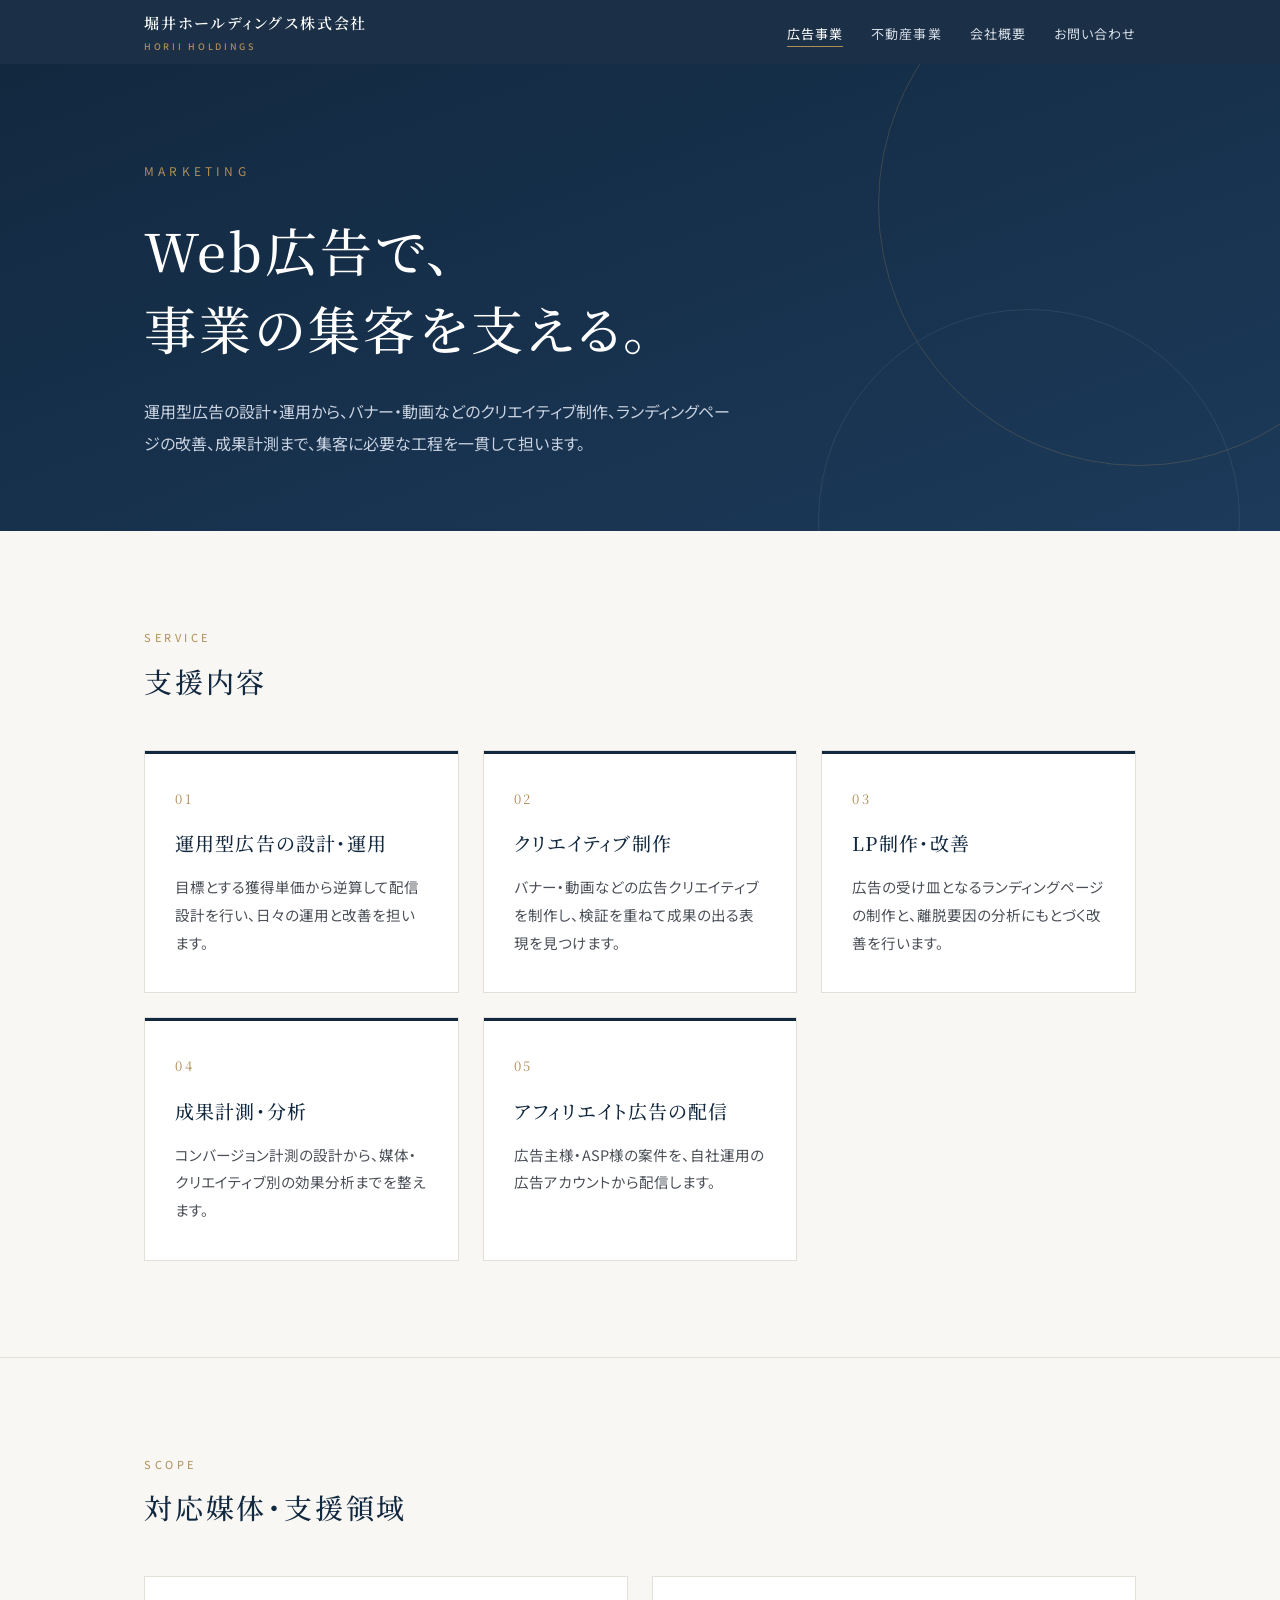
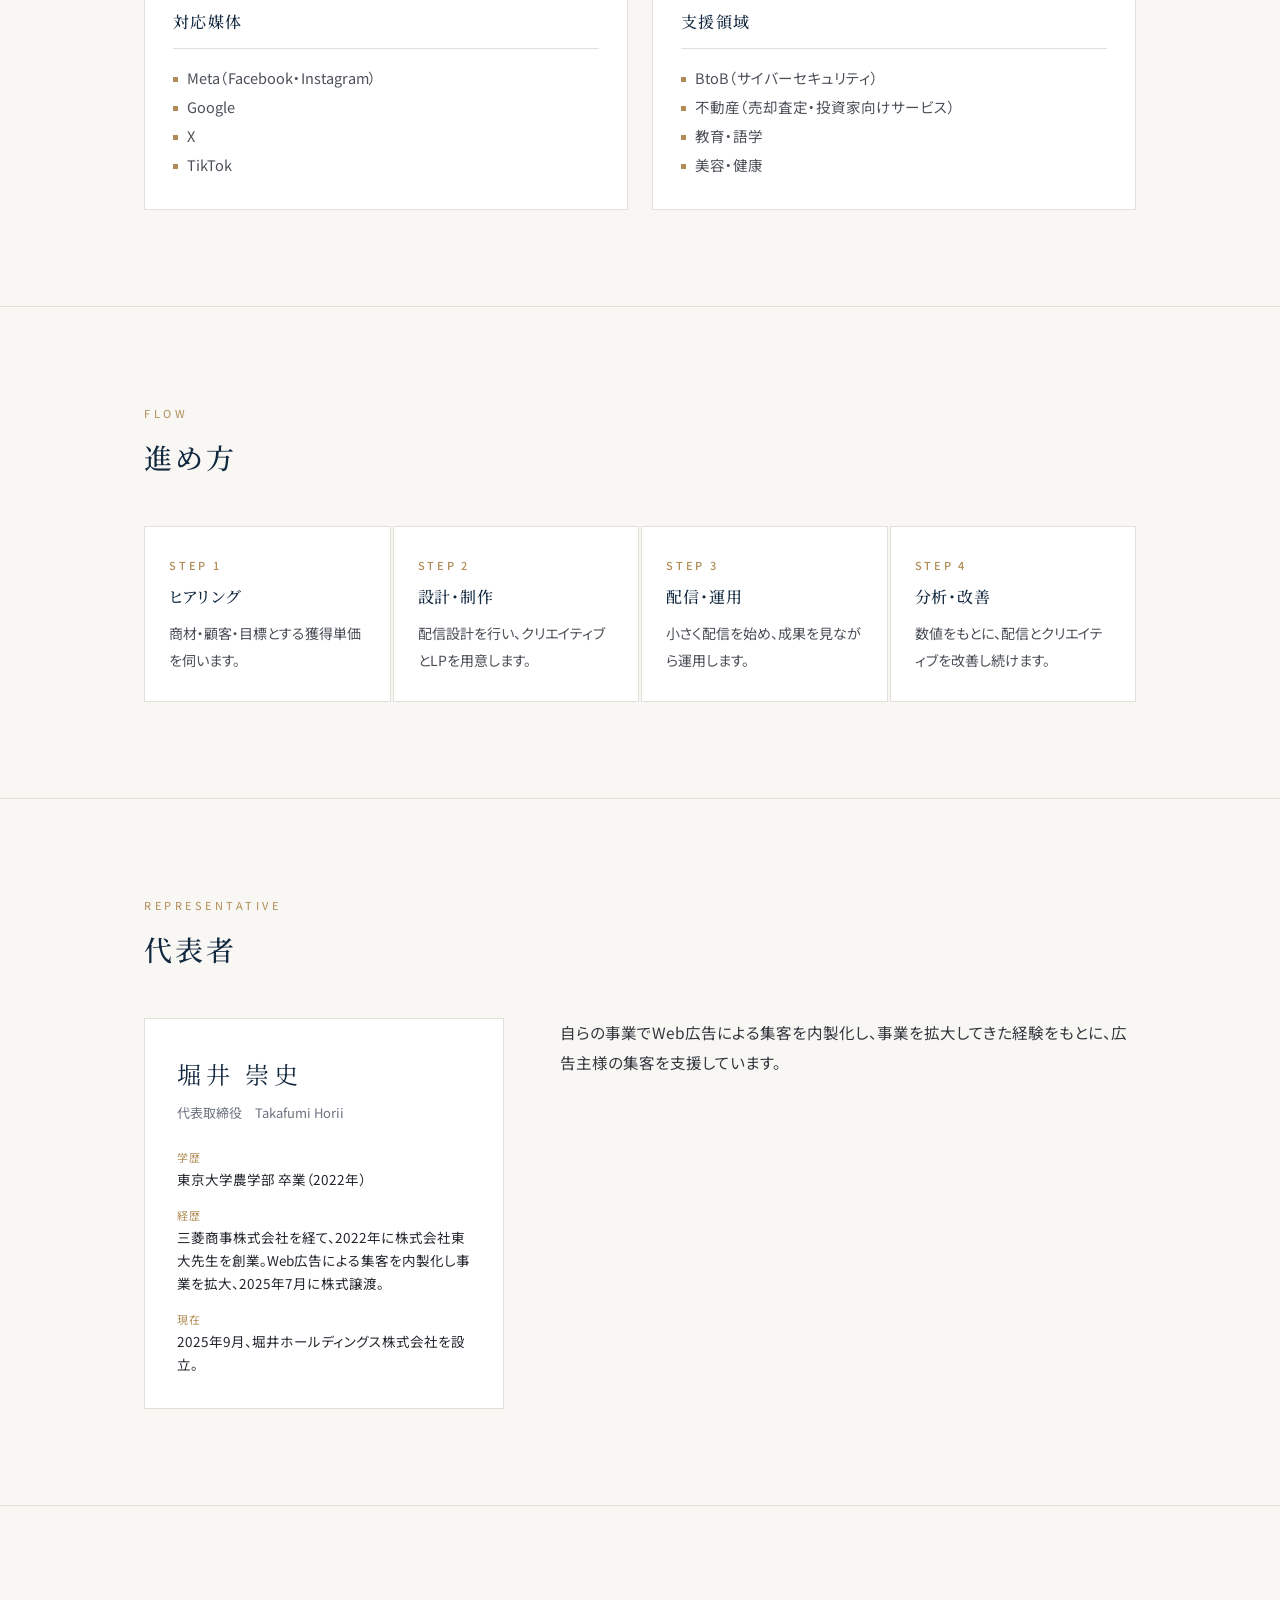
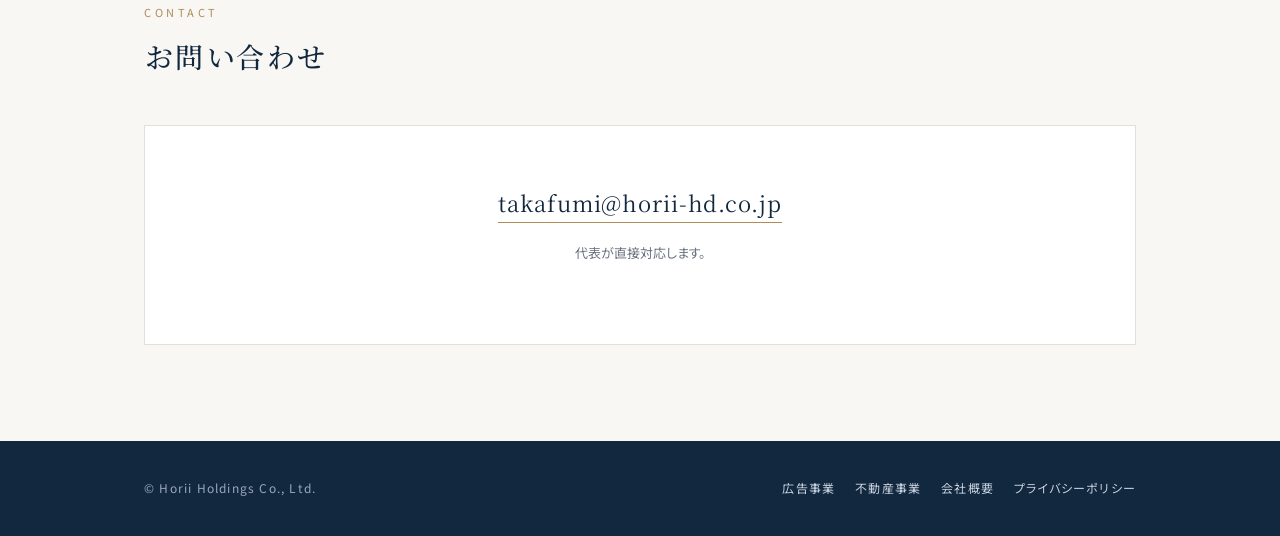
==== marketing/index.html @ d5e27272 "サイトを広告事業・不動産事業のページに分割 - トップを会社案内（2事業への入口・会社概要・お問い合わせ）に変更 - /marketing/ 広告事業ページ（支援内容・対応媒体・支援領域・進め方・代表" ====
<!DOCTYPE html>
<html lang="ja">
<head>
<meta charset="UTF-8">
<meta name="viewport" content="width=device-width, initial-scale=1.0">
<title>広告事業｜堀井ホールディングス株式会社</title>
<meta name="description" content="堀井ホールディングスの広告事業。運用型広告の設計・運用、広告クリエイティブ制作、LP改善、アフィリエイト広告の配信で事業会社の集客を支援します。">
<meta property="og:title" content="広告事業｜堀井ホールディングス株式会社">
<meta property="og:description" content="堀井ホールディングスの広告事業。運用型広告の設計・運用、広告クリエイティブ制作、LP改善、アフィリエイト広告の配信で事業会社の集客を支援します。">
<meta property="og:type" content="website">
<meta property="og:url" content="https://horii-hd.co.jp/marketing/">
<link rel="preconnect" href="https://fonts.googleapis.com">
<link rel="preconnect" href="https://fonts.gstatic.com" crossorigin>
<link href="https://fonts.googleapis.com/css2?family=Noto+Serif+JP:wght@400;500;600&family=Noto+Sans+JP:wght@400;500;700&display=swap" rel="stylesheet">
<link rel="stylesheet" href="/assets/style.css">
</head>
<body>

<nav><div class="container">
  <a class="logo" href="/">堀井ホールディングス株式会社<small>HORII HOLDINGS</small></a>
  <ul>
    <li><a href="/marketing/" class="on">広告事業</a></li>
    <li><a href="/realestate/">不動産事業</a></li>
    <li><a href="/#company">会社概要</a></li>
    <li><a href="#contact">お問い合わせ</a></li>
  </ul>
</div></nav>

<header class="hero sub"><div class="container">
  <div class="en">Marketing</div>
  <h1>Web広告で、<br>事業の集客を支える。</h1>
  <p class="lead">運用型広告の設計・運用から、バナー・動画などのクリエイティブ制作、ランディングページの改善、成果計測まで、集客に必要な工程を一貫して担います。</p>
</div></header>

<section id="service"><div class="container">
  <div class="sec-head"><div class="h2-en">Service</div><h2>支援内容</h2></div>
  <div class="grid3">
    <div class="card"><div class="num">01</div><h3>運用型広告の設計・運用</h3><p>目標とする獲得単価から逆算して配信設計を行い、日々の運用と改善を担います。</p></div>
    <div class="card"><div class="num">02</div><h3>クリエイティブ制作</h3><p>バナー・動画などの広告クリエイティブを制作し、検証を重ねて成果の出る表現を見つけます。</p></div>
    <div class="card"><div class="num">03</div><h3>LP制作・改善</h3><p>広告の受け皿となるランディングページの制作と、離脱要因の分析にもとづく改善を行います。</p></div>
    <div class="card"><div class="num">04</div><h3>成果計測・分析</h3><p>コンバージョン計測の設計から、媒体・クリエイティブ別の効果分析までを整えます。</p></div>
    <div class="card"><div class="num">05</div><h3>アフィリエイト広告の配信</h3><p>広告主様・ASP様の案件を、自社運用の広告アカウントから配信します。</p></div>
  </div>
</div></section>

<section id="scope"><div class="container">
  <div class="sec-head"><div class="h2-en">Scope</div><h2>対応媒体・支援領域</h2></div>
  <div class="mk">
    <div><h4>対応媒体</h4><ul>
      <li>Meta（Facebook・Instagram）</li>
      <li>Google</li>
      <li>X</li>
      <li>TikTok</li>
    </ul></div>
    <div><h4>支援領域</h4><ul>
      <li>BtoB（サイバーセキュリティ）</li>
      <li>不動産（売却査定・投資家向けサービス）</li>
      <li>教育・語学</li>
      <li>美容・健康</li>
    </ul></div>
  </div>
</div></section>

<section id="flow"><div class="container">
  <div class="sec-head"><div class="h2-en">Flow</div><h2>進め方</h2></div>
  <div class="steps">
    <div><b>ヒアリング</b><p>商材・顧客・目標とする獲得単価を伺います。</p></div>
    <div><b>設計・制作</b><p>配信設計を行い、クリエイティブとLPを用意します。</p></div>
    <div><b>配信・運用</b><p>小さく配信を始め、成果を見ながら運用します。</p></div>
    <div><b>分析・改善</b><p>数値をもとに、配信とクリエイティブを改善し続けます。</p></div>
  </div>
</div></section>

<section id="message"><div class="container">
  <div class="sec-head"><div class="h2-en">Representative</div><h2>代表者</h2></div>
  <div class="msg">
    <div class="who">
      <div class="name">堀井 崇史</div>
      <div class="title">代表取締役　Takafumi Horii</div>
      <dl>
        <dt>学歴</dt><dd>東京大学農学部 卒業（2022年）</dd>
        <dt>経歴</dt><dd>三菱商事株式会社を経て、2022年に株式会社東大先生を創業。Web広告による集客を内製化し事業を拡大、2025年7月に株式譲渡。</dd>
        <dt>現在</dt><dd>2025年9月、堀井ホールディングス株式会社を設立。</dd>
      </dl>
    </div>
    <div class="text">
      <p>自らの事業でWeb広告による集客を内製化し、事業を拡大してきた経験をもとに、広告主様の集客を支援しています。</p>
    </div>
  </div>
</div></section>

<section id="contact"><div class="container">
  <div class="sec-head"><div class="h2-en">Contact</div><h2>お問い合わせ</h2></div>
  <div class="contact-box">
    <a class="contact-mail" href="mailto:takafumi@horii-hd.co.jp">takafumi@horii-hd.co.jp</a>
    <p class="sub">代表が直接対応します。</p>
  </div>
</div></section>

<footer><div class="container">
  <span>&copy; Horii Holdings Co., Ltd.</span>
  <span><a href="/marketing/">広告事業</a><a href="/realestate/">不動産事業</a><a href="/#company">会社概要</a><a href="/privacy/">プライバシーポリシー</a></span>
</div></footer>
</body>
</html>
---- assets/style.css ----
:root{--navy:#12283f;--navy2:#1c3a5a;--gold:#b08d57;--ink:#22262d;--muted:#6b7280;--bg:#f8f7f4;--paper:#fff;--line:#e3e0d9}
*{margin:0;padding:0;box-sizing:border-box}
html{scroll-behavior:smooth}
body{font-family:"Noto Sans JP","Hiragino Kaku Gothic ProN",sans-serif;color:var(--ink);background:var(--bg);line-height:1.9;font-feature-settings:"palt"}
a{color:inherit}
.container{max-width:1040px;margin:0 auto;padding:0 24px}
.serif{font-family:"Noto Serif JP","Hiragino Mincho ProN",serif}
/* nav */
nav{position:sticky;top:0;z-index:10;background:rgba(18,40,63,.96);backdrop-filter:blur(6px);color:#fff}
nav .container{display:flex;align-items:center;justify-content:space-between;height:64px}
nav .logo{font-family:"Noto Serif JP",serif;font-weight:600;letter-spacing:.12em;font-size:15px;text-decoration:none}
nav .logo small{display:block;font-family:"Noto Sans JP",sans-serif;font-size:9px;letter-spacing:.3em;color:var(--gold);font-weight:500}
nav ul{display:flex;gap:28px;list-style:none}
nav ul a{font-size:13px;letter-spacing:.08em;text-decoration:none;color:#d5dce6}
nav ul a:hover{color:#fff}
@media (max-width:760px){nav .container{flex-direction:column;align-items:flex-start;justify-content:center;height:auto;padding-top:10px;padding-bottom:10px;gap:6px}nav ul{gap:18px}nav ul a{font-size:12px}}
/* hero */
.hero{background:linear-gradient(160deg,var(--navy) 0%,var(--navy2) 100%);color:#fff;padding:120px 0 96px;position:relative;overflow:hidden}
.hero:after{content:"";position:absolute;right:-120px;top:-120px;width:520px;height:520px;border:1px solid rgba(176,141,87,.25);border-radius:50%}
.hero:before{content:"";position:absolute;right:40px;bottom:-200px;width:420px;height:420px;border:1px solid rgba(255,255,255,.08);border-radius:50%}
.hero .en{letter-spacing:.35em;font-size:12px;color:var(--gold);text-transform:uppercase;margin-bottom:28px}
.hero h1{font-family:"Noto Serif JP",serif;font-weight:500;font-size:clamp(30px,5.2vw,52px);letter-spacing:.06em;line-height:1.5;margin-bottom:28px}
.hero .lead{color:#c9d2e0;font-size:16px;max-width:600px;line-height:2}
.hero .cta{margin-top:40px;display:flex;gap:14px;flex-wrap:wrap}
.btn{display:inline-block;padding:14px 28px;font-size:14px;letter-spacing:.1em;text-decoration:none;border:1px solid var(--gold);color:#fff;transition:.2s}
.btn.solid{background:var(--gold);color:#fff}
.btn:hover{background:var(--gold)}
/* sections */
section{padding:96px 0}
section+section{border-top:1px solid var(--line)}
.sec-head{margin-bottom:48px}
h2{font-family:"Noto Serif JP",serif;font-weight:500;font-size:28px;letter-spacing:.1em;color:var(--navy);line-height:1.5}
.h2-en{font-size:11px;letter-spacing:.32em;color:var(--gold);text-transform:uppercase;margin-bottom:12px}
.sec-lead{color:var(--muted);font-size:15px;max-width:680px;margin-top:14px}
.grid3{display:grid;grid-template-columns:repeat(auto-fit,minmax(280px,1fr));gap:24px}
.card{background:var(--paper);border:1px solid var(--line);padding:36px 30px;position:relative}
.card:before{content:"";position:absolute;left:0;top:0;width:100%;height:3px;background:var(--navy)}
.card .num{font-family:"Noto Serif JP",serif;color:var(--gold);font-size:13px;letter-spacing:.2em;margin-bottom:14px}
.card h3{font-family:"Noto Serif JP",serif;font-weight:500;font-size:19px;color:var(--navy);margin-bottom:12px;letter-spacing:.06em}
.card p{font-size:14.5px;color:#4b5058}
/* marketing */
.mk{display:grid;grid-template-columns:repeat(auto-fit,minmax(260px,1fr));gap:24px;margin-top:8px}
.mk div{background:var(--paper);border:1px solid var(--line);padding:30px 28px}
.mk h4{font-family:"Noto Serif JP",serif;font-weight:500;font-size:16px;color:var(--navy);letter-spacing:.08em;margin-bottom:14px;padding-bottom:10px;border-bottom:1px solid var(--line)}
.mk ul{list-style:none;font-size:14.5px;color:#4b5058}
.mk li{padding-left:14px;position:relative;line-height:2}
.mk li:before{content:"";position:absolute;left:0;top:.95em;width:5px;height:5px;background:var(--gold)}
/* message */
.msg{display:grid;grid-template-columns:1fr 1.6fr;gap:56px;align-items:start}
@media (max-width:820px){.msg{grid-template-columns:1fr;gap:36px}}
.msg .who{background:var(--paper);border:1px solid var(--line);padding:32px}
.msg .who .name{font-family:"Noto Serif JP",serif;font-size:24px;letter-spacing:.2em;color:var(--navy);margin-bottom:4px}
.msg .who .title{font-size:13px;color:var(--muted);margin-bottom:22px}
.msg .who dl{font-size:13.5px}
.msg .who dt{color:var(--gold);letter-spacing:.1em;font-size:11px;margin-top:14px}
.msg .who dd{line-height:1.7}
.msg .text h3{font-family:"Noto Serif JP",serif;font-weight:500;font-size:24px;line-height:1.7;color:var(--navy);margin-bottom:24px;letter-spacing:.04em}
.msg .text p{font-size:15.5px;margin-bottom:18px;color:#33373e}
.msg .sign{margin-top:28px;font-family:"Noto Serif JP",serif;color:var(--navy);letter-spacing:.15em}
.msg .sign small{display:block;font-family:"Noto Sans JP",sans-serif;font-size:12px;color:var(--muted);letter-spacing:.05em;margin-bottom:4px}
/* tables */
table{width:100%;border-collapse:collapse;background:var(--paper);border:1px solid var(--line)}
th,td{padding:16px 22px;text-align:left;font-size:15px;border-bottom:1px solid var(--line);vertical-align:top}
tr:last-child th,tr:last-child td{border-bottom:none}
th{width:28%;font-weight:500;color:var(--navy);background:#f3f1ec;white-space:nowrap}
.props th{width:auto;background:#f3f1ec}
.props td.r,.props th.r{text-align:right}
@media (max-width:560px){table.kv th,table.kv td{display:block;width:100%}table.kv th{border-bottom:none;padding-bottom:4px}table.kv td{padding-top:0}}
.note{font-size:12.5px;color:var(--muted);margin-top:12px}
/* contact */
.contact-box{background:var(--paper);border:1px solid var(--line);padding:56px 36px;text-align:center}
.contact-box p{color:var(--muted);font-size:15px;margin-bottom:22px}
.contact-mail{font-family:"Noto Serif JP",serif;font-size:22px;color:var(--navy);text-decoration:none;border-bottom:1px solid var(--gold);padding-bottom:4px;letter-spacing:.04em}
.contact-box .sub{margin-top:18px;font-size:13px}
footer{background:var(--navy);color:#9aa7bd;padding:36px 0;font-size:12px;letter-spacing:.1em}
footer .container{display:flex;justify-content:space-between;flex-wrap:wrap;gap:12px}
footer a{color:#c9d2e0;text-decoration:none;margin-left:20px}
nav ul a.on{color:#fff;border-bottom:1px solid var(--gold);padding-bottom:3px}
.hero.sub{padding:96px 0 72px}
/* marketing lists */
.mk{display:grid;grid-template-columns:repeat(auto-fit,minmax(260px,1fr));gap:24px}
.mk div{background:var(--paper);border:1px solid var(--line);padding:30px 28px}
.mk h4{font-family:"Noto Serif JP",serif;font-weight:500;font-size:16px;color:var(--navy);letter-spacing:.08em;margin-bottom:14px;padding-bottom:10px;border-bottom:1px solid var(--line)}
.mk ul{list-style:none;font-size:14.5px;color:#4b5058}
.mk li{padding-left:14px;position:relative;line-height:2}
.mk li:before{content:"";position:absolute;left:0;top:.95em;width:5px;height:5px;background:var(--gold)}
/* entry cards */
.entry{display:grid;grid-template-columns:repeat(auto-fit,minmax(300px,1fr));gap:24px}
.entry a{display:block;background:var(--paper);border:1px solid var(--line);padding:40px 34px;text-decoration:none;position:relative;transition:.2s}
.entry a:before{content:"";position:absolute;left:0;top:0;width:100%;height:3px;background:var(--navy)}
.entry a:hover{border-color:var(--gold)}
.entry .num{font-family:"Noto Serif JP",serif;color:var(--gold);font-size:13px;letter-spacing:.2em;margin-bottom:14px}
.entry h3{font-family:"Noto Serif JP",serif;font-weight:500;font-size:22px;color:var(--navy);margin-bottom:12px;letter-spacing:.06em}
.entry p{font-size:14.5px;color:#4b5058}
.entry .more{margin-top:22px;font-size:13px;color:var(--navy);letter-spacing:.1em}
.entry .more:after{content:" →";color:var(--gold)}
/* steps */
.steps{display:grid;grid-template-columns:repeat(auto-fit,minmax(200px,1fr));gap:2px;counter-reset:st}
.steps div{background:var(--paper);border:1px solid var(--line);padding:28px 24px}
.steps b{display:block;font-family:"Noto Serif JP",serif;font-weight:500;color:var(--navy);font-size:16px;letter-spacing:.06em;margin-bottom:8px}
.steps b:before{counter-increment:st;content:"STEP " counter(st);display:block;font-family:"Noto Sans JP",sans-serif;font-size:11px;letter-spacing:.25em;color:var(--gold);margin-bottom:6px}
.steps p{font-size:14px;color:#4b5058}
/* policy */
.policy{background:var(--paper);border:1px solid var(--line);padding:48px 44px;max-width:820px}
.policy h3{font-family:"Noto Serif JP",serif;font-weight:500;color:var(--navy);font-size:17px;letter-spacing:.06em;margin:32px 0 10px}
.policy h3:first-child{margin-top:0}
.policy p,.policy li{font-size:14.5px;color:#33373e}
.policy ul{padding-left:1.4em;margin-top:6px}
.policy .date{margin-top:36px;font-size:13px;color:var(--muted);text-align:right}
@media (max-width:560px){.policy{padding:32px 22px}}
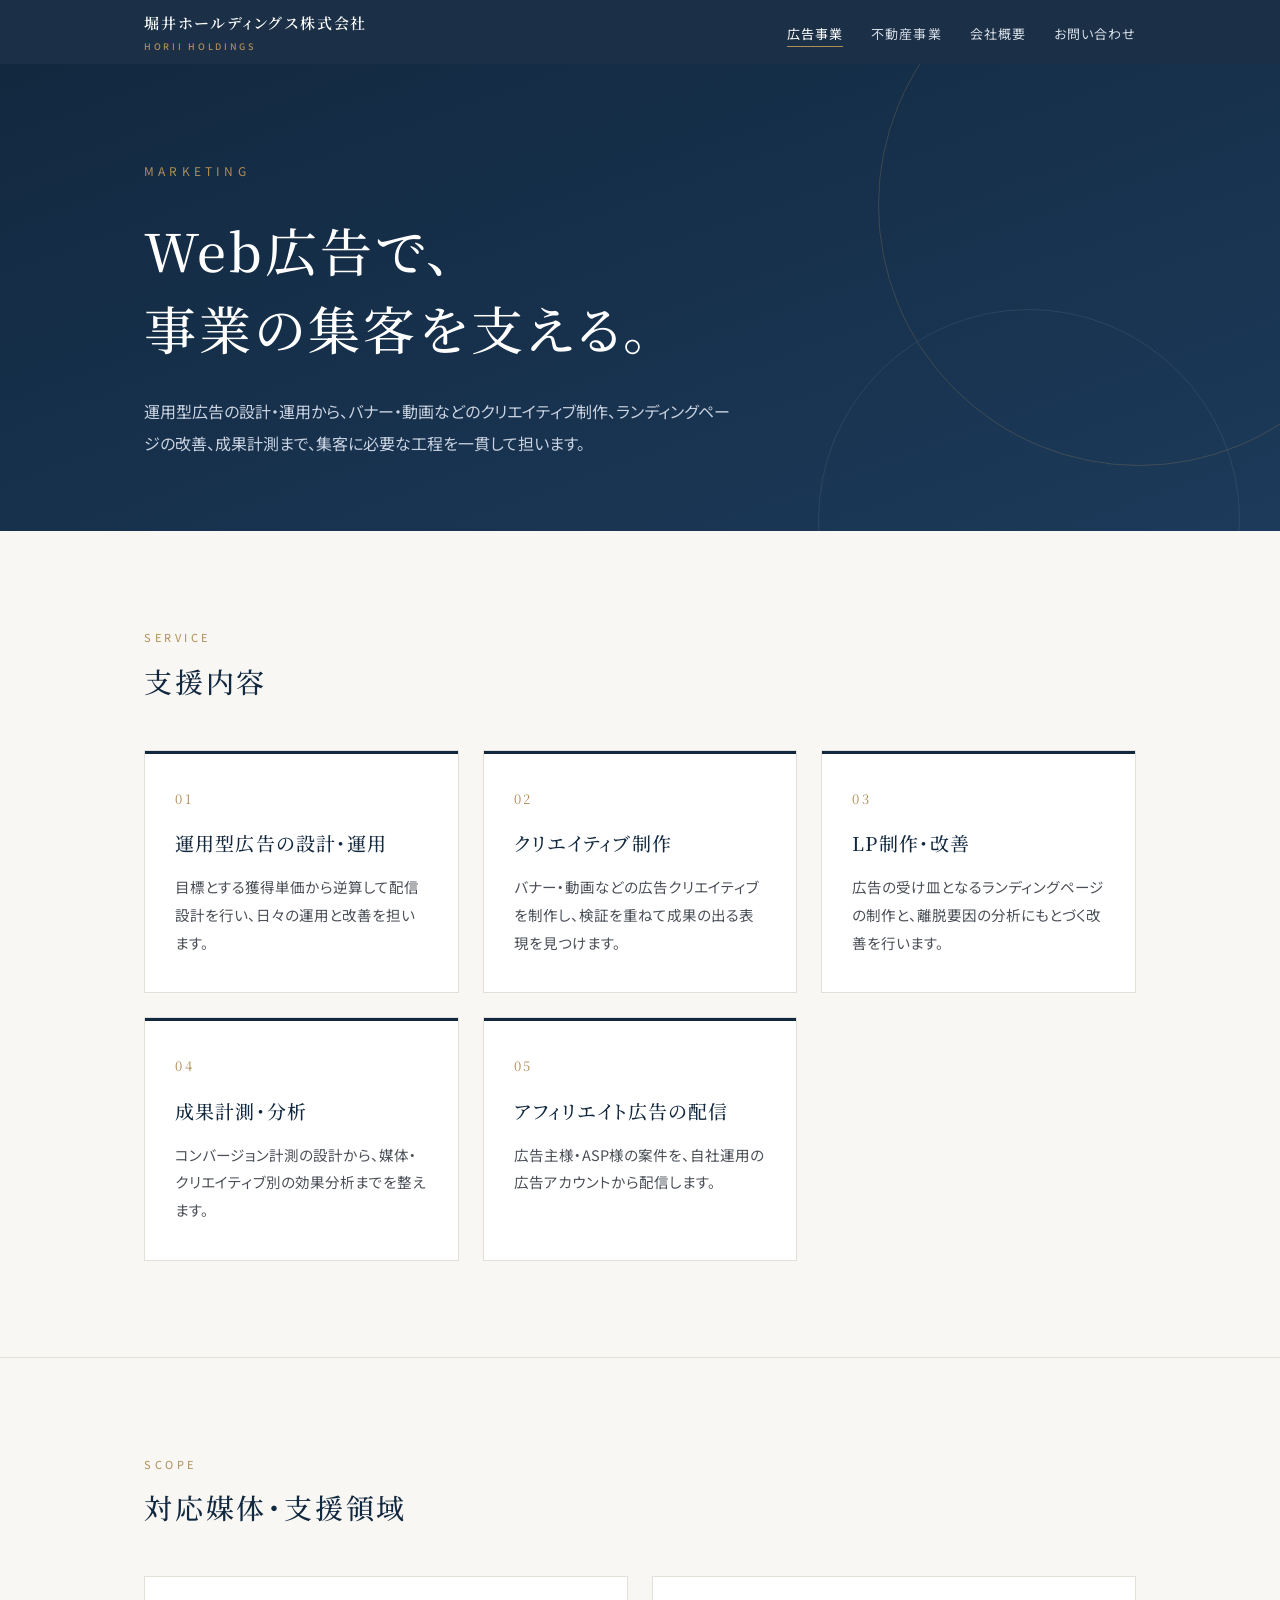
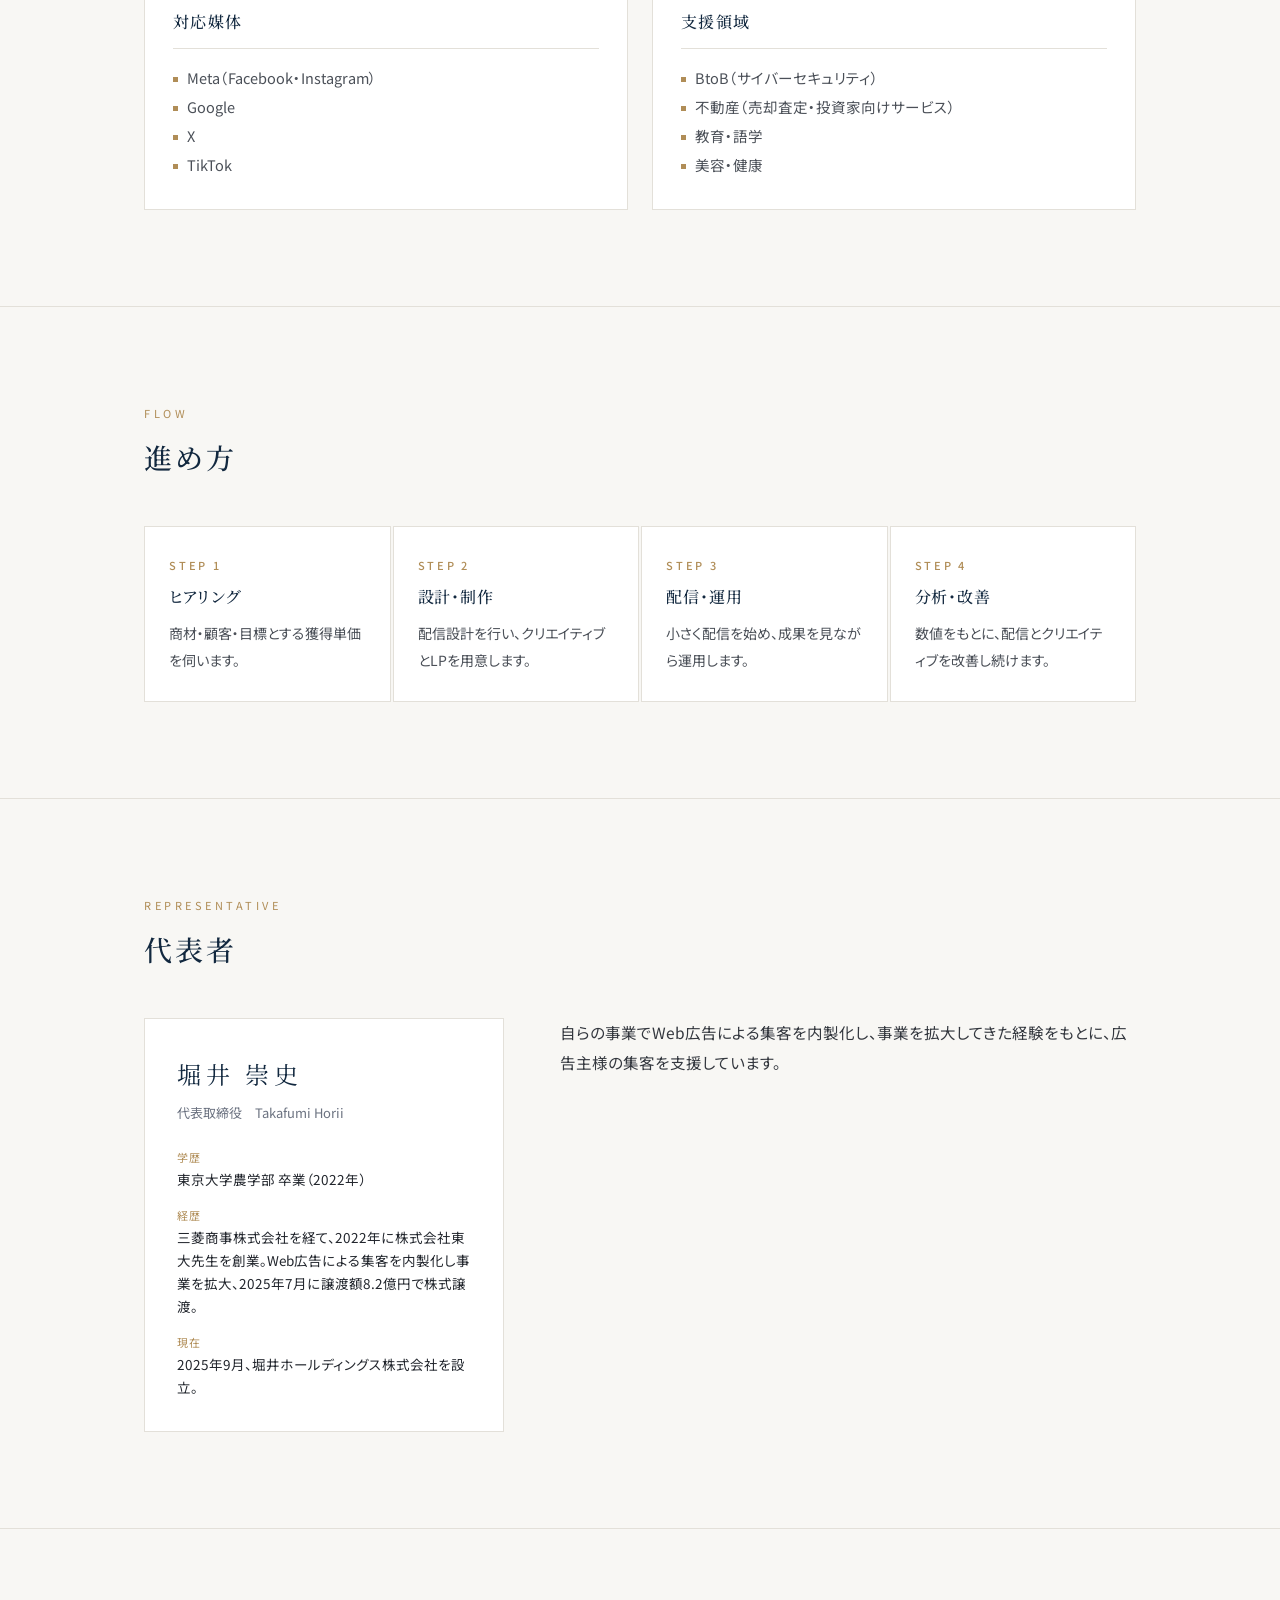
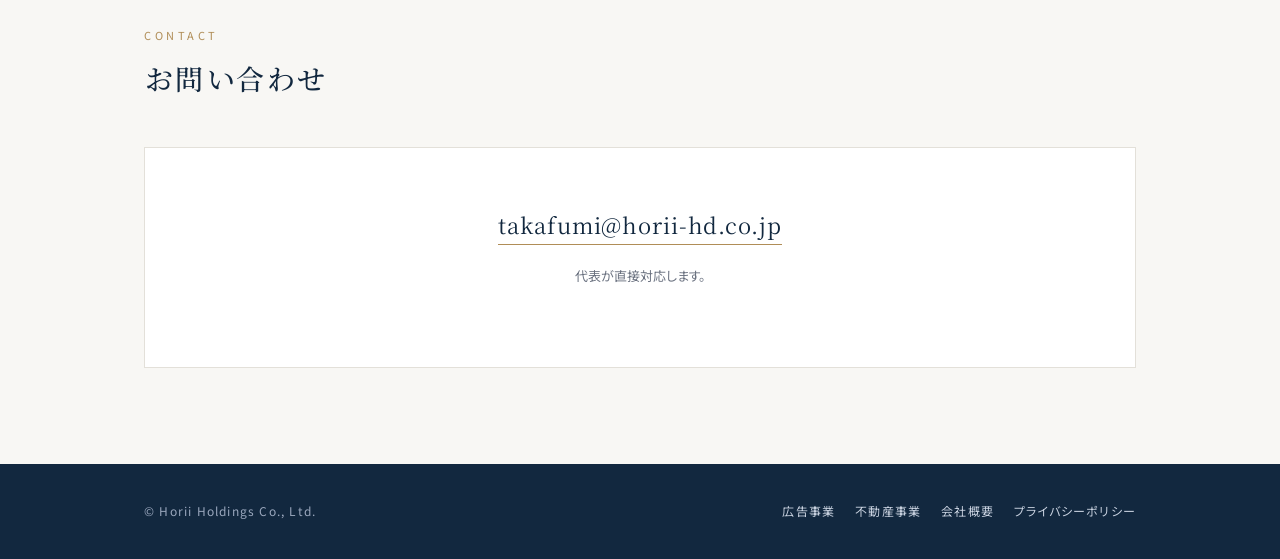
==== commit 15c5abbc: "代表経歴に譲渡額を追記 Co-Authored-By: Claude Opus 5.5 <noreply@anthropic.com>" ====
--- a/marketing/index.html
+++ b/marketing/index.html
@@ -79,7 +79,7 @@
       <div class="title">代表取締役　Takafumi Horii</div>
       <dl>
         <dt>学歴</dt><dd>東京大学農学部 卒業（2022年）</dd>
-        <dt>経歴</dt><dd>三菱商事株式会社を経て、2022年に株式会社東大先生を創業。Web広告による集客を内製化し事業を拡大、2025年7月に株式譲渡。</dd>
+        <dt>経歴</dt><dd>三菱商事株式会社を経て、2022年に株式会社東大先生を創業。Web広告による集客を内製化し事業を拡大、2025年7月に譲渡額8.2億円で株式譲渡。</dd>
         <dt>現在</dt><dd>2025年9月、堀井ホールディングス株式会社を設立。</dd>
       </dl>
     </div>
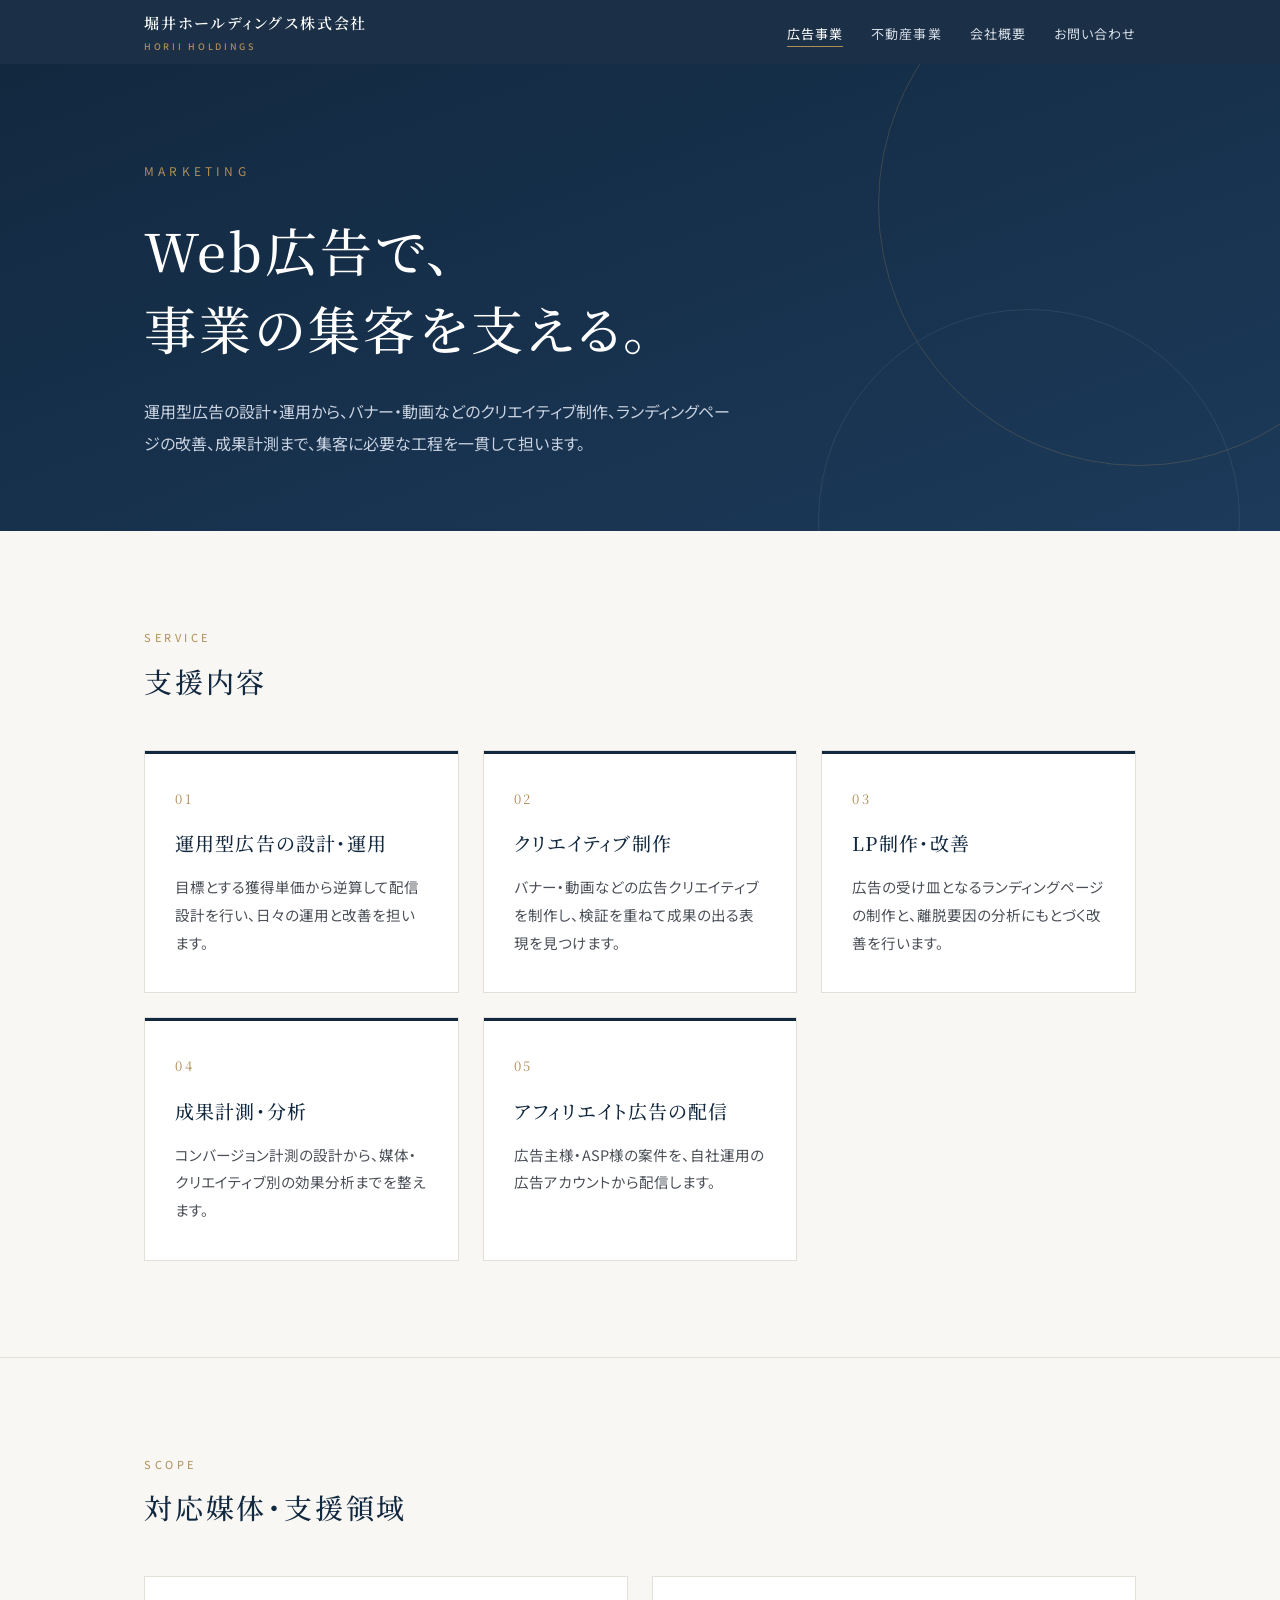
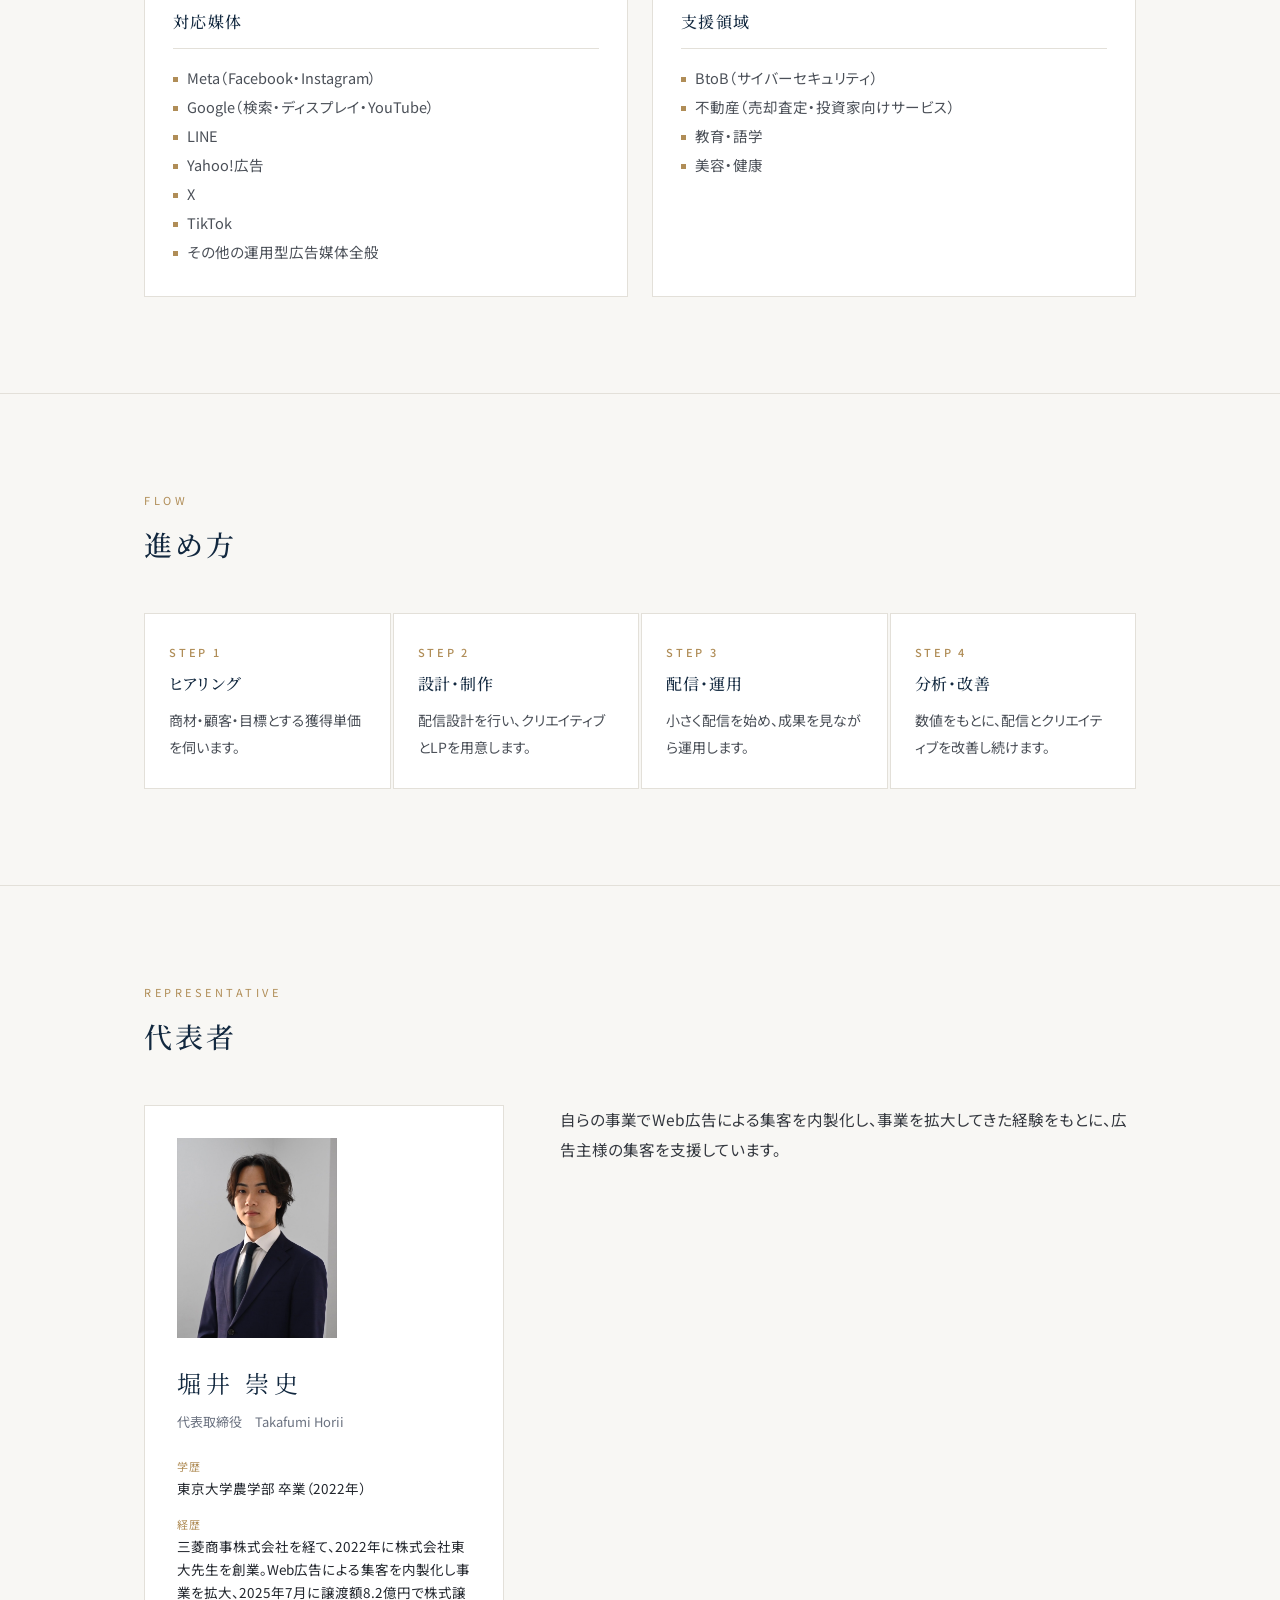
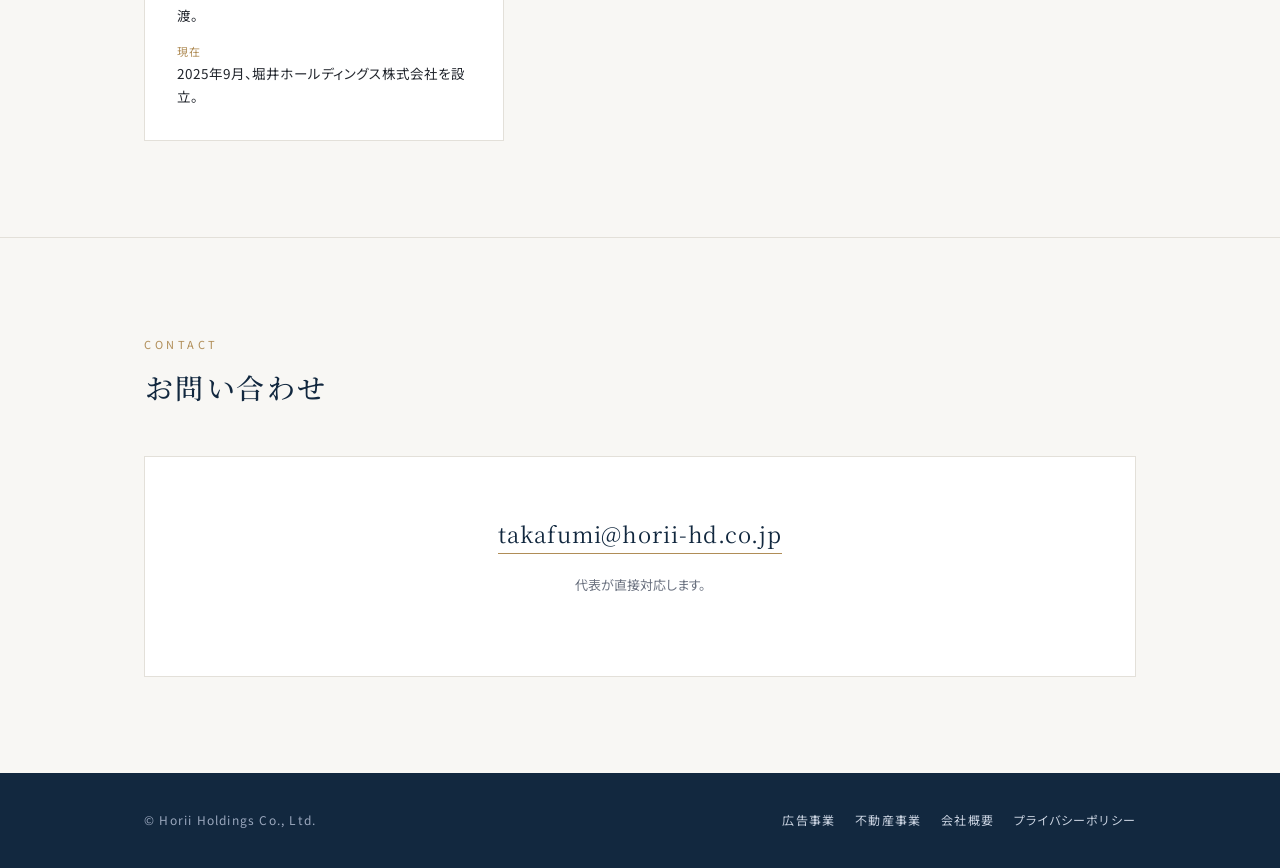
==== commit eceb8bb6: "代表者欄に顔写真を追加し、対応媒体を拡充 - 広告事業・不動産事業ページの代表者欄に写真を小さく追加 - 対応媒体に Google（検索・ディスプレイ・YouTube）・LINE・Yahoo!広告・そ" ====
--- a/marketing/index.html
+++ b/marketing/index.html
@@ -48,9 +48,12 @@
   <div class="mk">
     <div><h4>対応媒体</h4><ul>
       <li>Meta（Facebook・Instagram）</li>
-      <li>Google</li>
+      <li>Google（検索・ディスプレイ・YouTube）</li>
+      <li>LINE</li>
+      <li>Yahoo!広告</li>
       <li>X</li>
       <li>TikTok</li>
+      <li>その他の運用型広告媒体全般</li>
     </ul></div>
     <div><h4>支援領域</h4><ul>
       <li>BtoB（サイバーセキュリティ）</li>
@@ -75,6 +78,7 @@
   <div class="sec-head"><div class="h2-en">Representative</div><h2>代表者</h2></div>
   <div class="msg">
     <div class="who">
+      <img class="pic" src="/assets/horii.jpg" alt="代表取締役 堀井崇史" width="628" height="900" loading="lazy">
       <div class="name">堀井 崇史</div>
       <div class="title">代表取締役　Takafumi Horii</div>
       <dl>
--- a/assets/style.css
+++ b/assets/style.css
@@ -108,3 +108,4 @@
 .policy ul{padding-left:1.4em;margin-top:6px}
 .policy .date{margin-top:36px;font-size:13px;color:var(--muted);text-align:right}
 @media (max-width:560px){.policy{padding:32px 22px}}
+.msg .who .pic{display:block;width:160px;height:auto;aspect-ratio:4/5;object-fit:cover;object-position:50% 20%;margin-bottom:22px}
